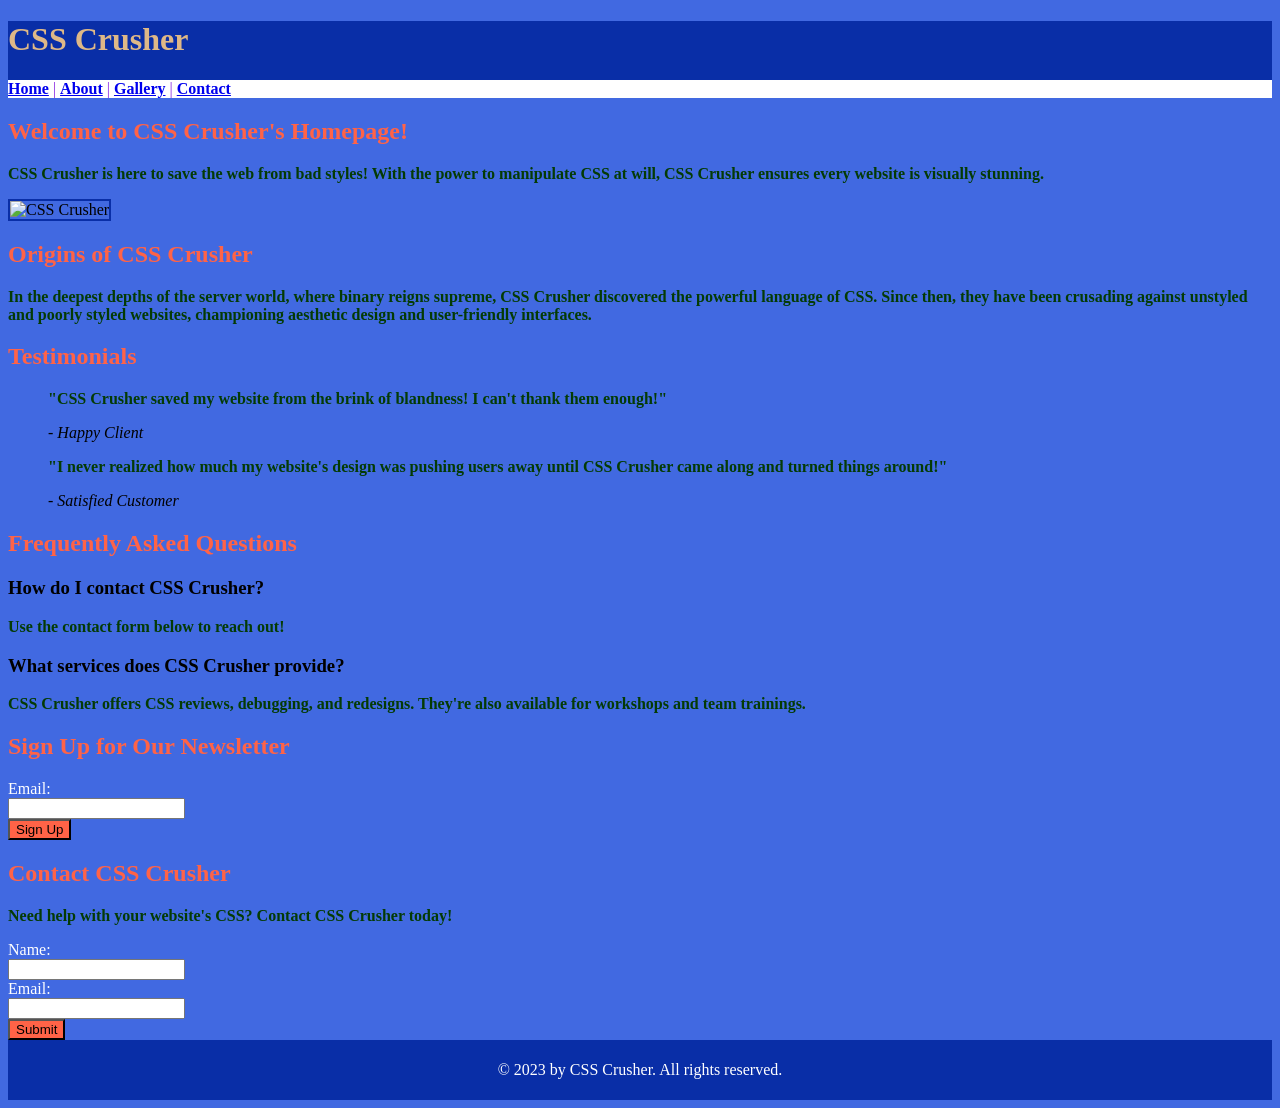
==== index.html @ f1797f5b "Update and rename index1.html to index.html" ====
<!DOCTYPE html>
<html>
<head>
  <title>CSS Crusher - Home</title>
   <link rel="stylesheet" type="text/css" href="Styles.css">
</head>
<body class="body-class">

  <header class="header-class">
    <h1 class="title-class">CSS Crusher</h1>
    <nav class="nav-class">
      <a href="#" class="nav-link-class">Home</a> |
      <a href="#" class="nav-link-class">About</a> |
      <a href="#" class="nav-link-class">Gallery</a> |
      <a href="#" class="nav-link-class">Contact</a>
    </nav>
  </header>

  <section class="hero-section-class">
    <h2 class="section-title-class">Welcome to CSS Crusher's Homepage!</h2>
    <p class="text-class">CSS Crusher is here to save the web from bad styles! With the power to manipulate CSS at will, CSS Crusher ensures every website is visually stunning.</p>
    <img src="https://media.istockphoto.com/id/1360219351/photo/female-superhero-in-suit-standing-on-rooftop-with-sparks-radiating-from-hands.jpg?s=1024x1024&w=is&k=20&c=zd_jNIPuRS_f5YhQb1Y8yCS39DUNI8YXLKuX61fwFPs=" alt="CSS Crusher" class="image-class">
  </section>

  <section class="origin-section-class">
    <h2 class="section-title-class">Origins of CSS Crusher</h2>
    <p class="text-class">In the deepest depths of the server world, where binary reigns supreme, CSS Crusher discovered the powerful language of CSS. Since then, they have been crusading against unstyled and poorly styled websites, championing aesthetic design and user-friendly interfaces.</p>
  </section>

  <section class="testimonial-section-class">
    <h2 class="section-title-class">Testimonials</h2>
    <blockquote class="blockquote-class">
      <p class="text-class">"CSS Crusher saved my website from the brink of blandness! I can't thank them enough!"</p>
      <cite class="cite-class">- Happy Client</cite>
    </blockquote>
    <blockquote class="blockquote-class">
      <p class="text-class">"I never realized how much my website's design was pushing users away until CSS Crusher came along and turned things around!"</p>
      <cite class="cite-class">- Satisfied Customer</cite>
    </blockquote>
  </section>

  <section class="faq-section-class">
    <h2 class="section-title-class">Frequently Asked Questions</h2>
    <div class="faq-class">
      <h3 class="faq-question-class">How do I contact CSS Crusher?</h3>
      <p class="text-class">Use the contact form below to reach out!</p>
    </div>
    <div class="faq-class">
      <h3 class="faq-question-class">What services does CSS Crusher provide?</h3>
      <p class="text-class">CSS Crusher offers CSS reviews, debugging, and redesigns. They're also available for workshops and team trainings.</p>
    </div>
  </section>

  <section class="newsletter-section-class">
    <h2 class="section-title-class">Sign Up for Our Newsletter</h2>
    <form class="form-class">
      <label for="newsletter-email" class="label-class">Email:</label><br>
      <input type="email" id="newsletter-email" name="newsletter-email" class="input-class"><br>
      <input type="submit" value="Sign Up" class="button-class">
    </form>
  </section>

  <section class="contact-section-class">
    <h2 class="section-title-class">Contact CSS Crusher</h2>
    <p class="text-class">Need help with your website's CSS? Contact CSS Crusher today!</p>
    <form class="form-class">
      <label for="name" class="label-class">Name:</label><br>
      <input type="text" id="name" name="name" class="input-class"><br>
      <label for="email" class="label-class">Email:</label><br>
      <input type="email" id="email" name="email" class="input-class"><br>
      <input type="submit" value="Submit" class="button-class">
    </form>
  </section>

  <footer class="footer-class">
    <p>© 2023 by CSS Crusher. All rights reserved.</p>
  </footer>

</body>
</html>
---- Styles.css ----
.body-class {
    background-color: royalblue;
}

.header-class {
    background-color: rgb(9, 46, 167);
    color: sandybrown;
}
.nav-class {
    background-color: white;
    color: blueviolet;
}
.nav-class a {
    font-weight: bold;
}
.title-class {
    color: burlywood;
}
.section-title-class {
    color: tomato;
}
.text-class {
    color: rgb(4, 59, 4);
    font-weight: bolder;
}
.image-class {
    border: 2px solid rgb(9, 46, 167);
}
.form-class {
    color:white;
   }
.button-class {
    background-color: tomato;
}
.footer-class {
    background-color:rgb(9, 46, 167);
    padding: 5px;
    text-align: center;
    color: white;
}
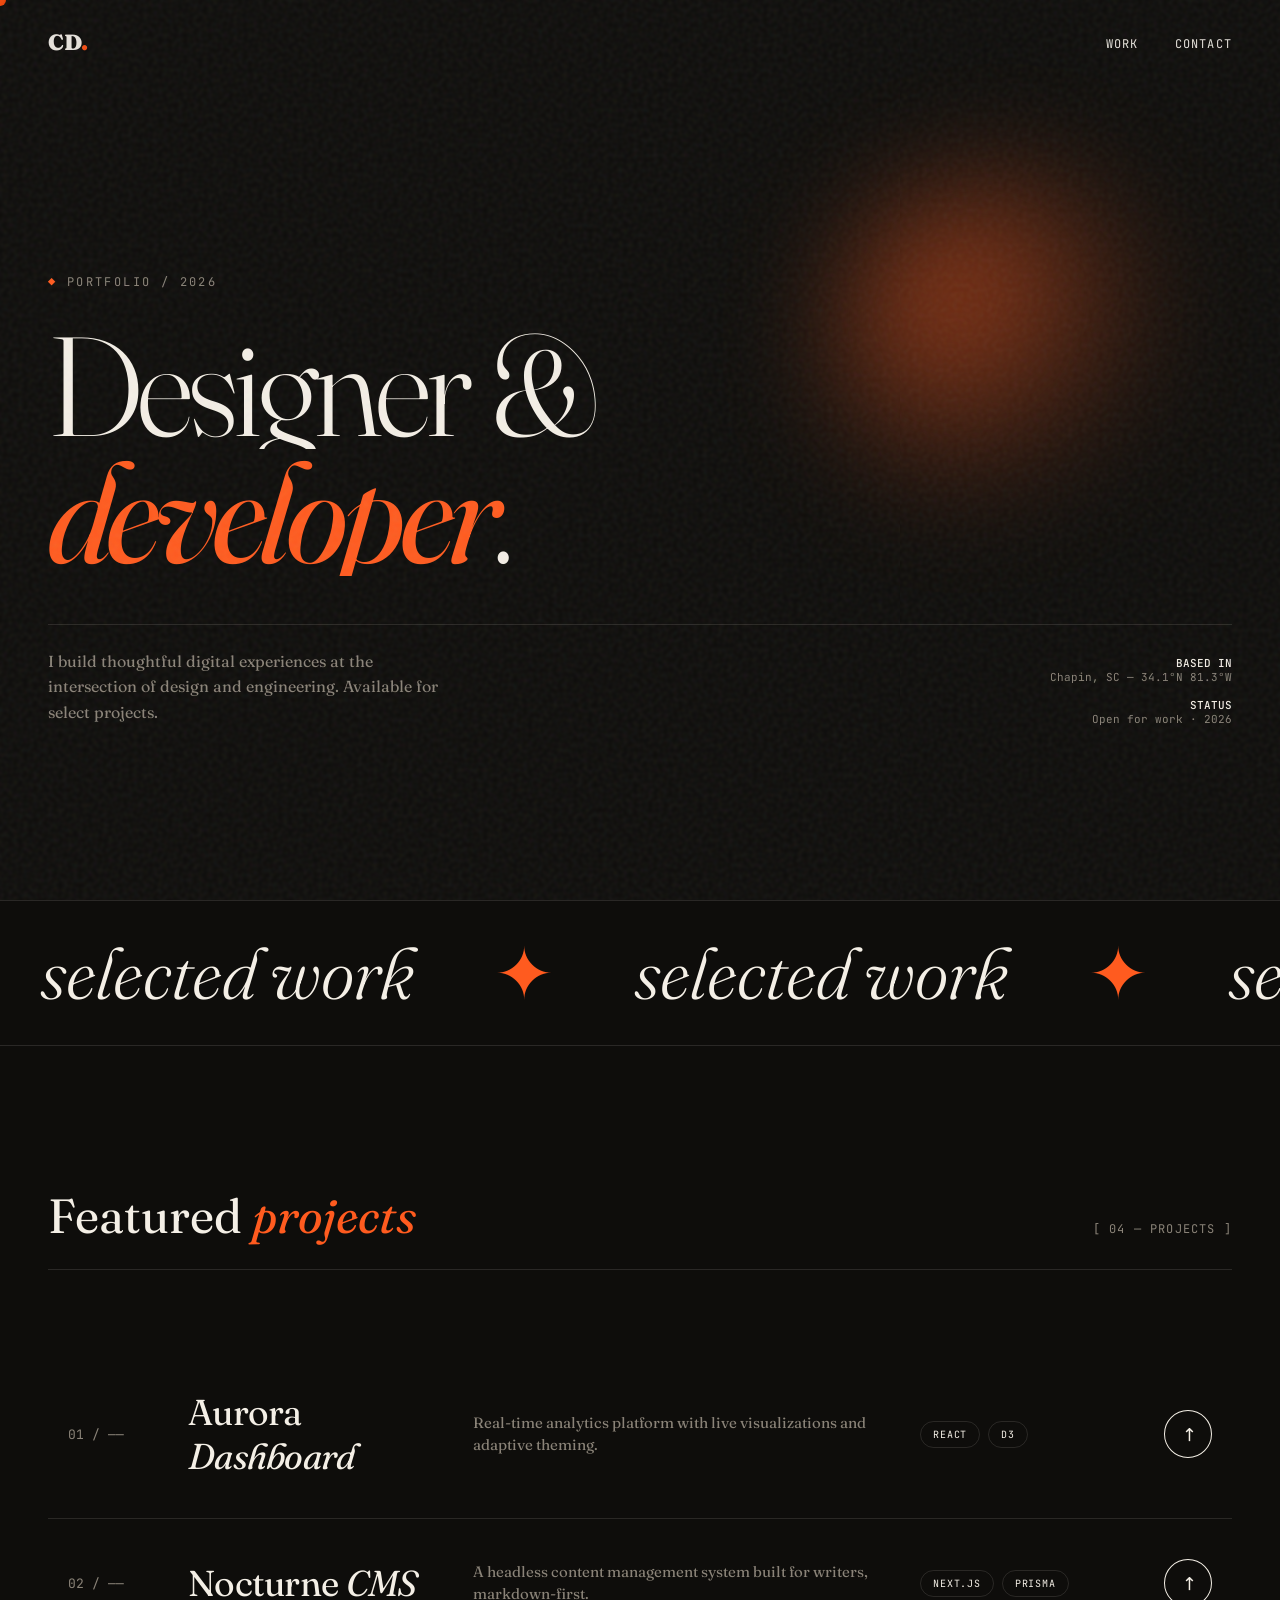
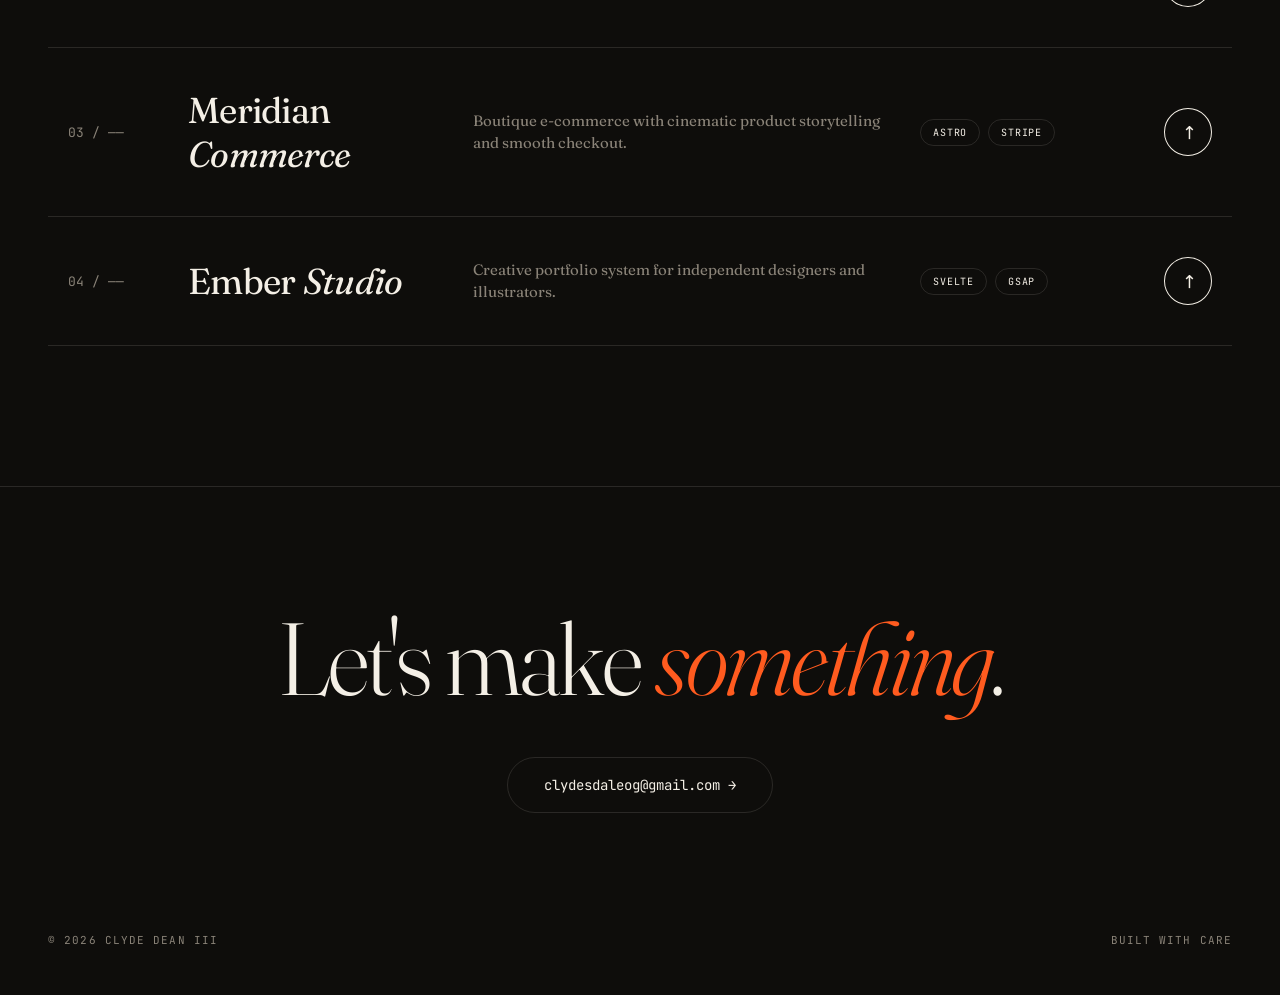
==== commit 75cfa409: "Rename html to index.html" ====
--- a/index.html
+++ b/index.html
@@ -1,80 +1,421 @@
-<!DOCTYPE html>
-<html>
-<head>
-  <title>CSS Crusher - Home</title>
-   <link rel="stylesheet" type="text/css" href="Styles.css">
-</head>
-<body class="body-class">
-
-  <header class="header-class">
-    <h1 class="title-class">CSS Crusher</h1>
-    <nav class="nav-class">
-      <a href="#" class="nav-link-class">Home</a> |
-      <a href="#" class="nav-link-class">About</a> |
-      <a href="#" class="nav-link-class">Gallery</a> |
-      <a href="#" class="nav-link-class">Contact</a>
-    </nav>
-  </header>
-
-  <section class="hero-section-class">
-    <h2 class="section-title-class">Welcome to CSS Crusher's Homepage!</h2>
-    <p class="text-class">CSS Crusher is here to save the web from bad styles! With the power to manipulate CSS at will, CSS Crusher ensures every website is visually stunning.</p>
-    <img src="https://media.istockphoto.com/id/1360219351/photo/female-superhero-in-suit-standing-on-rooftop-with-sparks-radiating-from-hands.jpg?s=1024x1024&w=is&k=20&c=zd_jNIPuRS_f5YhQb1Y8yCS39DUNI8YXLKuX61fwFPs=" alt="CSS Crusher" class="image-class">
-  </section>
-
-  <section class="origin-section-class">
-    <h2 class="section-title-class">Origins of CSS Crusher</h2>
-    <p class="text-class">In the deepest depths of the server world, where binary reigns supreme, CSS Crusher discovered the powerful language of CSS. Since then, they have been crusading against unstyled and poorly styled websites, championing aesthetic design and user-friendly interfaces.</p>
-  </section>
-
-  <section class="testimonial-section-class">
-    <h2 class="section-title-class">Testimonials</h2>
-    <blockquote class="blockquote-class">
-      <p class="text-class">"CSS Crusher saved my website from the brink of blandness! I can't thank them enough!"</p>
-      <cite class="cite-class">- Happy Client</cite>
-    </blockquote>
-    <blockquote class="blockquote-class">
-      <p class="text-class">"I never realized how much my website's design was pushing users away until CSS Crusher came along and turned things around!"</p>
-      <cite class="cite-class">- Satisfied Customer</cite>
-    </blockquote>
-  </section>
-
-  <section class="faq-section-class">
-    <h2 class="section-title-class">Frequently Asked Questions</h2>
-    <div class="faq-class">
-      <h3 class="faq-question-class">How do I contact CSS Crusher?</h3>
-      <p class="text-class">Use the contact form below to reach out!</p>
-    </div>
-    <div class="faq-class">
-      <h3 class="faq-question-class">What services does CSS Crusher provide?</h3>
-      <p class="text-class">CSS Crusher offers CSS reviews, debugging, and redesigns. They're also available for workshops and team trainings.</p>
-    </div>
-  </section>
-
-  <section class="newsletter-section-class">
-    <h2 class="section-title-class">Sign Up for Our Newsletter</h2>
-    <form class="form-class">
-      <label for="newsletter-email" class="label-class">Email:</label><br>
-      <input type="email" id="newsletter-email" name="newsletter-email" class="input-class"><br>
-      <input type="submit" value="Sign Up" class="button-class">
-    </form>
-  </section>
-
-  <section class="contact-section-class">
-    <h2 class="section-title-class">Contact CSS Crusher</h2>
-    <p class="text-class">Need help with your website's CSS? Contact CSS Crusher today!</p>
-    <form class="form-class">
-      <label for="name" class="label-class">Name:</label><br>
-      <input type="text" id="name" name="name" class="input-class"><br>
-      <label for="email" class="label-class">Email:</label><br>
-      <input type="email" id="email" name="email" class="input-class"><br>
-      <input type="submit" value="Submit" class="button-class">
-    </form>
-  </section>
-
-  <footer class="footer-class">
-    <p>© 2023 by CSS Crusher. All rights reserved.</p>
-  </footer>
-
-</body>
-</html>
+<!DOCTYPE html>
+<html lang="en">
+<head>
+<meta charset="UTF-8" />
+<meta name="viewport" content="width=device-width, initial-scale=1.0"/>
+<title>Clyde Dean III — Portfolio</title>
+<link href="https://fonts.googleapis.com/css2?family=Fraunces:opsz,wght@9..144,300;9..144,400;9..144,600;9..144,900&family=JetBrains+Mono:wght@400;500&display=swap" rel="stylesheet">
+<style>
+  :root {
+    --bg: #0e0d0b;
+    --ink: #f4efe6;
+    --dim: #8a8378;
+    --accent: #ff5b1f;
+    --accent-2: #e8d5a2;
+    --line: rgba(244, 239, 230, 0.12);
+  }
+  * { margin: 0; padding: 0; box-sizing: border-box; }
+  html { scroll-behavior: smooth; }
+  body {
+    background: var(--bg);
+    color: var(--ink);
+    font-family: 'Fraunces', serif;
+    overflow-x: hidden;
+    cursor: none;
+  }
+  body::before {
+    content: "";
+    position: fixed;
+    inset: 0;
+    pointer-events: none;
+    z-index: 100;
+    opacity: 0.07;
+    background-image: url("data:image/svg+xml,%3Csvg viewBox='0 0 200 200' xmlns='http://www.w3.org/2000/svg'%3E%3Cfilter id='n'%3E%3CfeTurbulence type='fractalNoise' baseFrequency='0.9'/%3E%3C/filter%3E%3Crect width='100%25' height='100%25' filter='url(%23n)'/%3E%3C/svg%3E");
+  }
+  .cursor {
+    position: fixed;
+    width: 12px; height: 12px;
+    border-radius: 50%;
+    background: var(--accent);
+    pointer-events: none;
+    z-index: 9999;
+    mix-blend-mode: difference;
+    transition: width 0.3s, height 0.3s;
+    transform: translate(-50%, -50%);
+  }
+  .cursor.big { width: 56px; height: 56px; background: var(--accent-2); }
+  @media (max-width: 768px) { .cursor { display: none; } body { cursor: auto; } }
+
+  nav {
+    position: fixed;
+    top: 0; left: 0; right: 0;
+    padding: 28px 48px;
+    display: flex;
+    justify-content: space-between;
+    align-items: center;
+    z-index: 50;
+    mix-blend-mode: difference;
+  }
+  nav .logo { font-weight: 900; font-size: 22px; letter-spacing: -0.02em; }
+  nav .logo span { color: var(--accent); }
+  nav ul { display: flex; gap: 36px; list-style: none; }
+  nav a {
+    color: var(--ink);
+    text-decoration: none;
+    font-family: 'JetBrains Mono', monospace;
+    font-size: 12px;
+    text-transform: uppercase;
+    letter-spacing: 0.1em;
+    position: relative;
+  }
+  nav a::after {
+    content: "";
+    position: absolute;
+    left: 0; bottom: -4px;
+    width: 0; height: 1px;
+    background: var(--accent);
+    transition: width 0.4s ease;
+  }
+  nav a:hover::after { width: 100%; }
+
+  .hero {
+    min-height: 100vh;
+    padding: 180px 48px 80px;
+    position: relative;
+    display: flex;
+    flex-direction: column;
+    justify-content: center;
+  }
+  .hero .label {
+    font-family: 'JetBrains Mono', monospace;
+    font-size: 12px;
+    color: var(--dim);
+    text-transform: uppercase;
+    letter-spacing: 0.2em;
+    margin-bottom: 32px;
+    opacity: 0;
+    animation: fadeUp 1s 0.2s forwards;
+  }
+  .hero .label::before { content: "◆ "; color: var(--accent); }
+  .hero h1 {
+    font-size: clamp(60px, 11vw, 180px);
+    font-weight: 300;
+    line-height: 0.9;
+    letter-spacing: -0.04em;
+    margin-bottom: 48px;
+  }
+  .hero h1 .line { display: block; overflow: hidden; }
+  .hero h1 .line span {
+    display: inline-block;
+    transform: translateY(110%);
+    animation: rise 1.2s cubic-bezier(0.22, 1, 0.36, 1) forwards;
+  }
+  .hero h1 .line:nth-child(1) span { animation-delay: 0.3s; }
+  .hero h1 .line:nth-child(2) span { animation-delay: 0.45s; }
+  .hero h1 .italic { font-style: italic; font-weight: 400; color: var(--accent); }
+  .hero .meta {
+    display: flex;
+    justify-content: space-between;
+    align-items: flex-end;
+    border-top: 1px solid var(--line);
+    padding-top: 24px;
+    max-width: 1200px;
+    opacity: 0;
+    animation: fadeUp 1s 1s forwards;
+  }
+  .hero .meta p { max-width: 400px; color: var(--dim); font-size: 16px; line-height: 1.6; }
+  .hero .meta .coords {
+    font-family: 'JetBrains Mono', monospace;
+    font-size: 11px;
+    color: var(--dim);
+    text-align: right;
+  }
+  .hero .meta .coords strong { color: var(--ink); display: block; font-weight: 500; }
+
+  .orb {
+    position: absolute;
+    top: 20%;
+    right: 8%;
+    width: 340px;
+    height: 340px;
+    border-radius: 50%;
+    background: radial-gradient(circle at 30% 30%, var(--accent), transparent 70%);
+    filter: blur(60px);
+    opacity: 0.6;
+    animation: float 8s ease-in-out infinite;
+    pointer-events: none;
+  }
+
+  .marquee {
+    border-top: 1px solid var(--line);
+    border-bottom: 1px solid var(--line);
+    padding: 28px 0;
+    overflow: hidden;
+    white-space: nowrap;
+  }
+  .marquee-track { display: inline-block; animation: scroll 30s linear infinite; }
+  .marquee span {
+    font-size: 72px;
+    font-weight: 300;
+    font-style: italic;
+    padding: 0 40px;
+    color: var(--ink);
+  }
+  .marquee span::after {
+    content: "✦";
+    color: var(--accent);
+    margin-left: 80px;
+    font-style: normal;
+  }
+
+  .work { padding: 140px 48px; }
+  .section-head {
+    display: flex;
+    justify-content: space-between;
+    align-items: baseline;
+    margin-bottom: 80px;
+    border-bottom: 1px solid var(--line);
+    padding-bottom: 24px;
+  }
+  .section-head h2 { font-size: 48px; font-weight: 400; }
+  .section-head h2 em { color: var(--accent); }
+  .section-head .count {
+    font-family: 'JetBrains Mono', monospace;
+    font-size: 12px;
+    color: var(--dim);
+    text-transform: uppercase;
+    letter-spacing: 0.1em;
+  }
+
+  .projects { display: flex; flex-direction: column; }
+  .project {
+    display: grid;
+    grid-template-columns: 80px 1.2fr 2fr 1fr auto;
+    gap: 40px;
+    padding: 40px 20px;
+    border-bottom: 1px solid var(--line);
+    align-items: center;
+    cursor: none;
+    position: relative;
+    text-decoration: none;
+    color: var(--ink);
+    overflow: hidden;
+    transition: color 0.5s ease;
+  }
+  .project::before {
+    content: "";
+    position: absolute;
+    inset: 0;
+    background: var(--accent);
+    transform: scaleY(0);
+    transform-origin: bottom;
+    transition: transform 0.5s cubic-bezier(0.22, 1, 0.36, 1);
+    z-index: 0;
+  }
+  .project > * { position: relative; z-index: 1; }
+  .project:hover::before { transform: scaleY(1); transform-origin: top; }
+  .project:hover { color: var(--bg); }
+  .project:hover .tag { border-color: var(--bg); }
+  .project:hover .num, .project:hover .desc { color: var(--bg); opacity: 0.85; }
+  .project:hover .arrow { transform: rotate(0deg); }
+
+  .project .num {
+    font-family: 'JetBrains Mono', monospace;
+    font-size: 13px;
+    color: var(--dim);
+  }
+  .project .title { font-size: 36px; font-weight: 400; letter-spacing: -0.02em; }
+  .project .title em { font-style: italic; }
+  .project .desc { font-size: 15px; line-height: 1.5; color: var(--dim); }
+  .project .tags { display: flex; gap: 8px; flex-wrap: wrap; }
+  .tag {
+    font-family: 'JetBrains Mono', monospace;
+    font-size: 10px;
+    text-transform: uppercase;
+    letter-spacing: 0.08em;
+    padding: 6px 12px;
+    border: 1px solid var(--line);
+    border-radius: 999px;
+    transition: border-color 0.3s;
+  }
+  .arrow {
+    width: 48px; height: 48px;
+    border-radius: 50%;
+    border: 1px solid currentColor;
+    display: flex;
+    align-items: center;
+    justify-content: center;
+    transform: rotate(-45deg);
+    transition: transform 0.4s ease;
+    flex-shrink: 0;
+    font-size: 18px;
+  }
+
+  footer {
+    padding: 120px 48px 48px;
+    border-top: 1px solid var(--line);
+    text-align: center;
+  }
+  footer h3 {
+    font-size: clamp(40px, 8vw, 120px);
+    font-weight: 300;
+    letter-spacing: -0.03em;
+    line-height: 1;
+    margin-bottom: 48px;
+  }
+  footer h3 em { font-style: italic; color: var(--accent); }
+  footer .mail {
+    display: inline-block;
+    font-family: 'JetBrains Mono', monospace;
+    font-size: 14px;
+    color: var(--ink);
+    text-decoration: none;
+    padding: 18px 36px;
+    border: 1px solid var(--line);
+    border-radius: 999px;
+    transition: all 0.4s;
+  }
+  footer .mail:hover { background: var(--accent); border-color: var(--accent); color: var(--bg); }
+  footer .bottom {
+    margin-top: 120px;
+    display: flex;
+    justify-content: space-between;
+    font-family: 'JetBrains Mono', monospace;
+    font-size: 11px;
+    color: var(--dim);
+    text-transform: uppercase;
+    letter-spacing: 0.1em;
+  }
+
+  @keyframes rise { to { transform: translateY(0); } }
+  @keyframes fadeUp { from { opacity: 0; transform: translateY(20px); } to { opacity: 1; transform: translateY(0); } }
+  @keyframes float {
+    0%, 100% { transform: translate(0,0) scale(1); }
+    50% { transform: translate(-40px, 30px) scale(1.1); }
+  }
+  @keyframes scroll { to { transform: translateX(-50%); } }
+
+  .reveal { opacity: 0; transform: translateY(40px); transition: all 1s cubic-bezier(0.22,1,0.36,1); }
+  .reveal.in { opacity: 1; transform: none; }
+
+  @media (max-width: 900px) {
+    nav { padding: 20px 24px; }
+    nav ul { gap: 20px; }
+    .hero, .work, footer { padding-left: 24px; padding-right: 24px; }
+    .project { grid-template-columns: 1fr; gap: 12px; padding: 32px 0; }
+    .project .arrow { display: none; }
+    .hero .meta { flex-direction: column; gap: 24px; align-items: flex-start; }
+    .hero .meta .coords { text-align: left; }
+    .orb { width: 200px; height: 200px; right: -50px; }
+    .section-head { flex-direction: column; gap: 12px; align-items: flex-start; }
+  }
+</style>
+</head>
+<body>
+
+<div class="cursor" id="cursor"></div>
+
+<nav>
+  <div class="logo">CD<span>.</span></div>
+  <ul>
+    <li><a href="#work">Work</a></li>
+    <li><a href="#contact">Contact</a></li>
+  </ul>
+</nav>
+
+<section class="hero">
+  <div class="orb"></div>
+  <div class="label">Portfolio / 2026</div>
+  <h1>
+    <span class="line"><span>Designer &amp;</span></span>
+    <span class="line"><span><em class="italic">developer</em>.</span></span>
+  </h1>
+  <div class="meta">
+    <p>I build thoughtful digital experiences at the intersection of design and engineering. Available for select projects.</p>
+    <div class="coords">
+      <strong>BASED IN</strong>
+      Chapin, SC — 34.1°N 81.3°W<br><br>
+      <strong>STATUS</strong>
+      Open for work · 2026
+    </div>
+  </div>
+</section>
+
+<div class="marquee">
+  <div class="marquee-track">
+    <span>selected work</span><span>selected work</span><span>selected work</span><span>selected work</span>
+  </div>
+</div>
+
+<section class="work" id="work">
+  <div class="section-head reveal">
+    <h2>Featured <em>projects</em></h2>
+    <div class="count">[ 04 — Projects ]</div>
+  </div>
+
+  <div class="projects">
+    <!-- To add a project, copy one <a class="project"> block and edit the fields -->
+    <a class="project reveal" href="#">
+      <div class="num">01 / ——</div>
+      <div class="title">Aurora <em>Dashboard</em></div>
+      <div class="desc">Real-time analytics platform with live visualizations and adaptive theming.</div>
+      <div class="tags"><span class="tag">React</span><span class="tag">D3</span></div>
+      <div class="arrow">↗</div>
+    </a>
+
+    <a class="project reveal" href="#">
+      <div class="num">02 / ——</div>
+      <div class="title">Nocturne <em>CMS</em></div>
+      <div class="desc">A headless content management system built for writers, markdown-first.</div>
+      <div class="tags"><span class="tag">Next.js</span><span class="tag">Prisma</span></div>
+      <div class="arrow">↗</div>
+    </a>
+
+    <a class="project reveal" href="#">
+      <div class="num">03 / ——</div>
+      <div class="title">Meridian <em>Commerce</em></div>
+      <div class="desc">Boutique e-commerce with cinematic product storytelling and smooth checkout.</div>
+      <div class="tags"><span class="tag">Astro</span><span class="tag">Stripe</span></div>
+      <div class="arrow">↗</div>
+    </a>
+
+    <a class="project reveal" href="#">
+      <div class="num">04 / ——</div>
+      <div class="title">Ember <em>Studio</em></div>
+      <div class="desc">Creative portfolio system for independent designers and illustrators.</div>
+      <div class="tags"><span class="tag">Svelte</span><span class="tag">GSAP</span></div>
+      <div class="arrow">↗</div>
+    </a>
+  </div>
+</section>
+
+<footer id="contact">
+  <h3 class="reveal">Let's make <em>something</em>.</h3>
+  <a class="mail" href="mailto:clydesdaleog@gmail.com">clydesdaleog@gmail.com →</a>
+  <div class="bottom">
+    <span>© 2026 Clyde Dean III</span>
+    <span>Built with care</span>
+  </div>
+</footer>
+
+<script>
+  const cursor = document.getElementById('cursor');
+  document.addEventListener('mousemove', e => {
+    cursor.style.left = e.clientX + 'px';
+    cursor.style.top = e.clientY + 'px';
+  });
+  document.querySelectorAll('a, .project').forEach(el => {
+    el.addEventListener('mouseenter', () => cursor.classList.add('big'));
+    el.addEventListener('mouseleave', () => cursor.classList.remove('big'));
+  });
+
+  const io = new IntersectionObserver((entries) => {
+    entries.forEach(e => { if (e.isIntersecting) e.target.classList.add('in'); });
+  }, { threshold: 0.15 });
+  document.querySelectorAll('.reveal').forEach(el => io.observe(el));
+
+  const track = document.querySelector('.marquee-track');
+  track.innerHTML += track.innerHTML;
+</script>
+</body>
+</html>
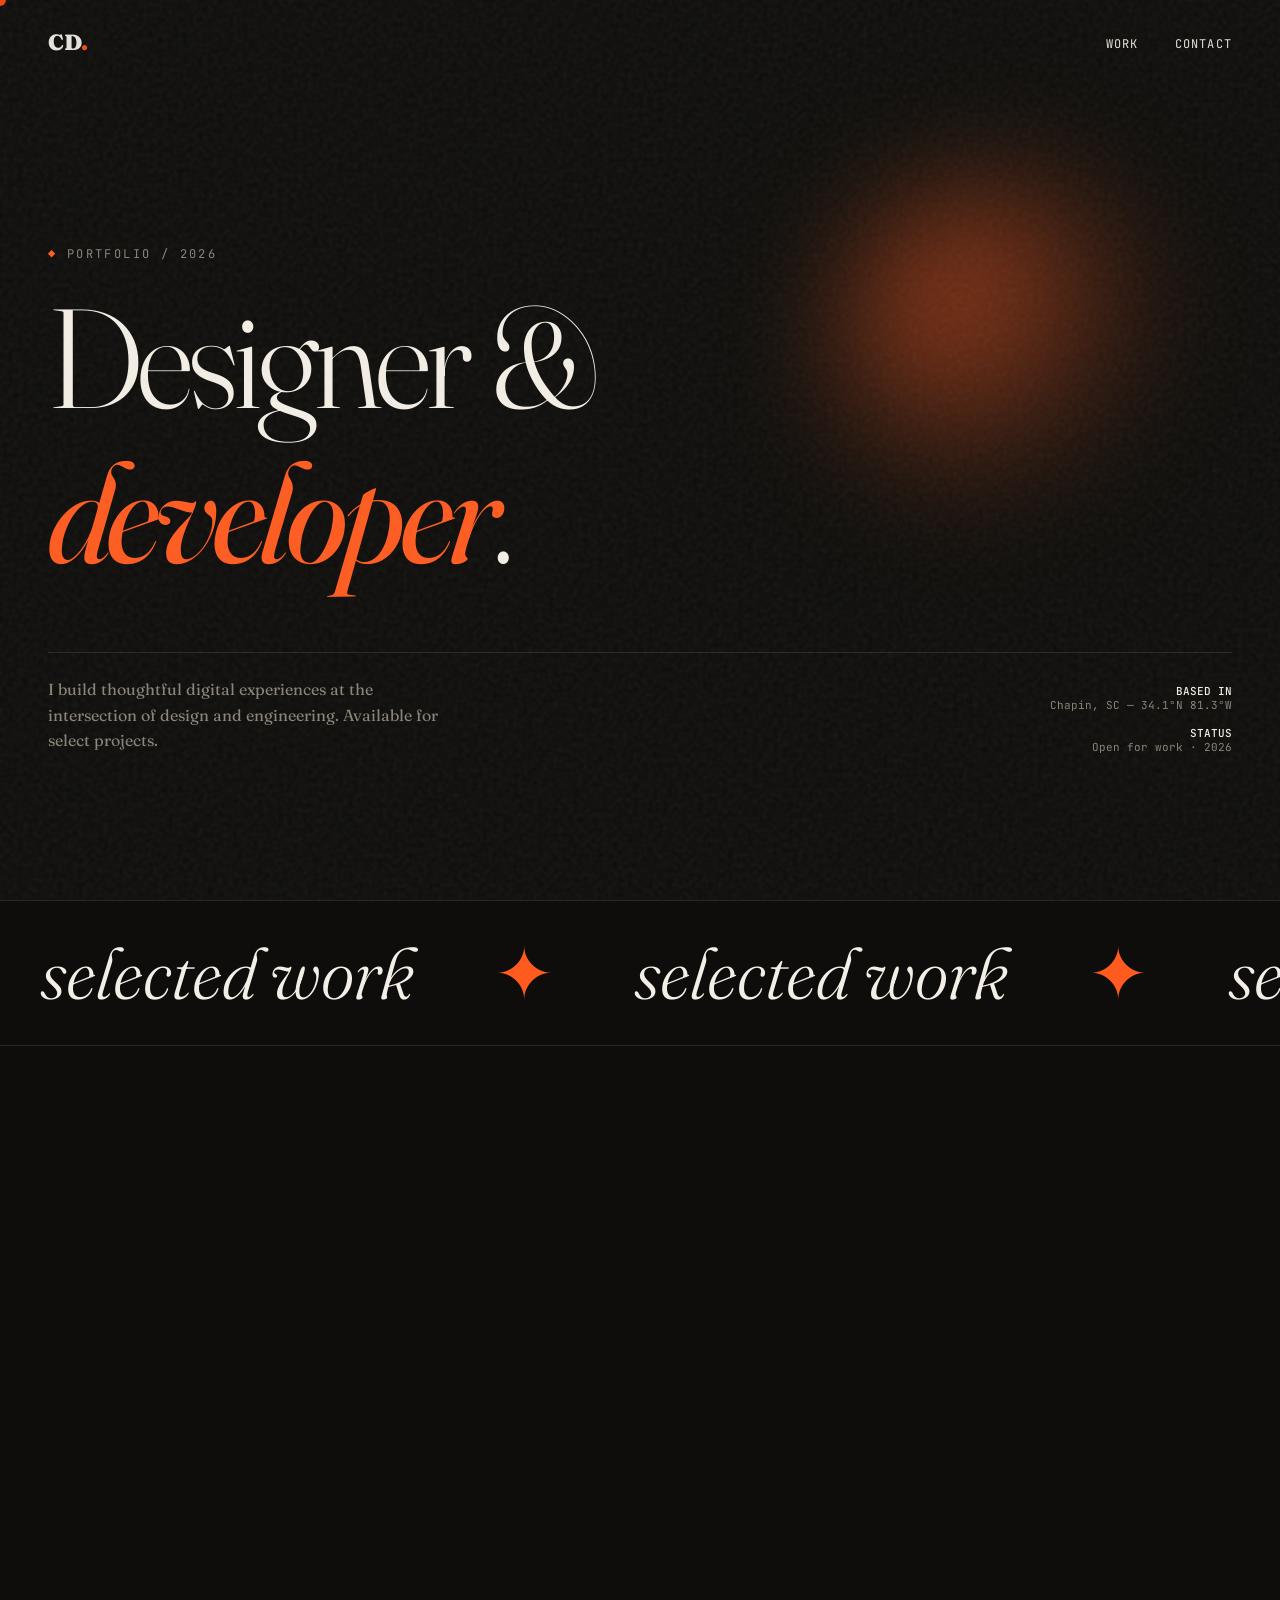
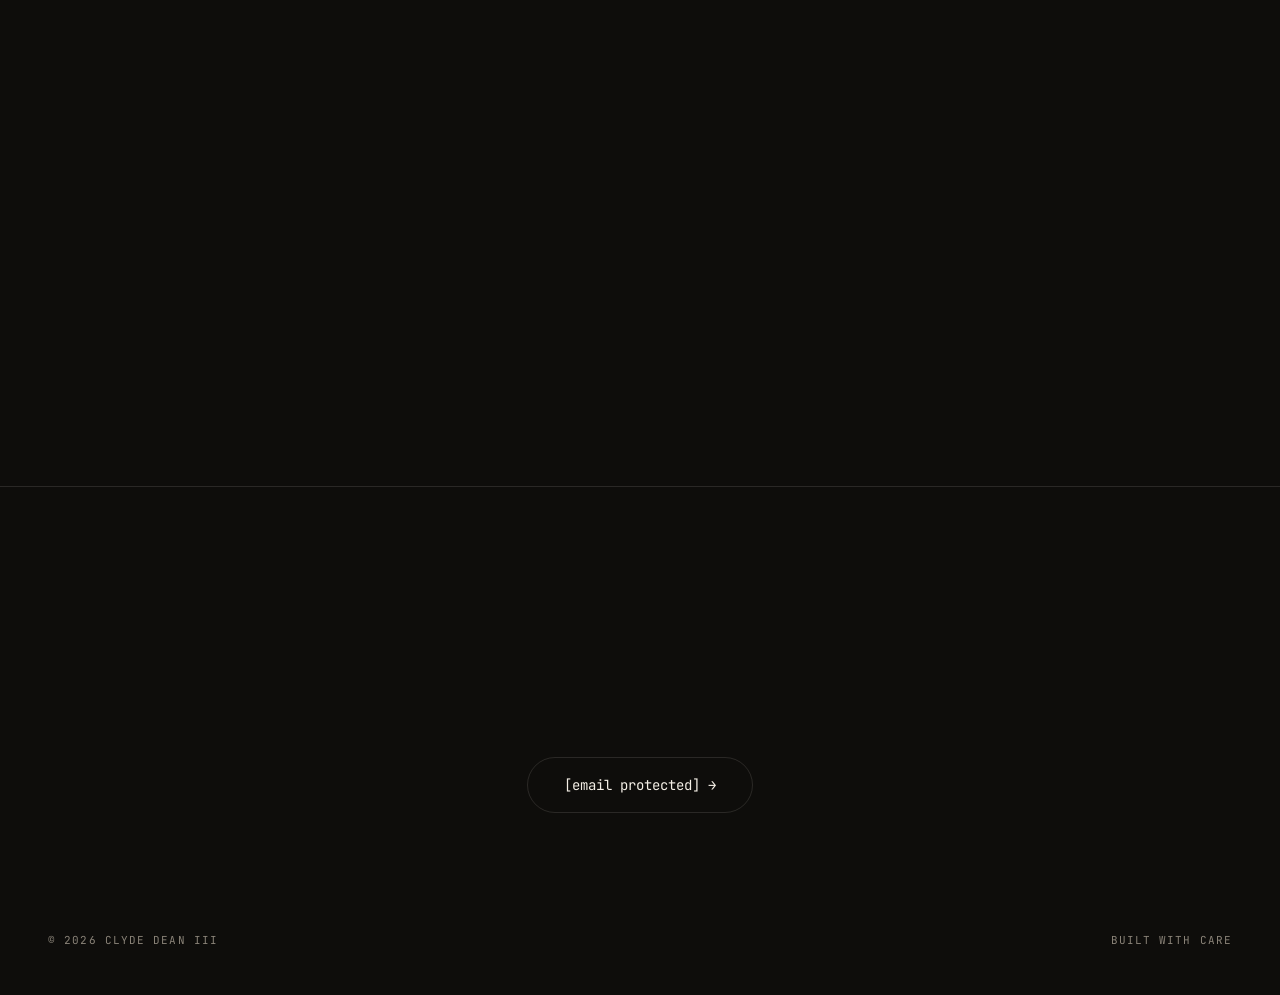
==== commit a68fa94c: "Update index.html Fixed the G in designer added some padding" ====
--- a/index.html
+++ b/index.html
@@ -104,7 +104,7 @@
     letter-spacing: -0.04em;
     margin-bottom: 48px;
   }
-  .hero h1 .line { display: block; overflow: hidden; }
+  .hero h1 .line { display: block; overflow: hidden; padding-bottom: 0.2em; }
   .hero h1 .line span {
     display: inline-block;
     transform: translateY(110%);
@@ -391,14 +391,14 @@
 
 <footer id="contact">
   <h3 class="reveal">Let's make <em>something</em>.</h3>
-  <a class="mail" href="mailto:clydesdaleog@gmail.com">clydesdaleog@gmail.com →</a>
+  <a class="mail" href="/cdn-cgi/l/email-protection#086b64716c6d7b6c69646d676f486f65696164266b6765"><span class="__cf_email__" data-cfemail="46252a3f22233522272a23292106212b272f2a6825292b">[email&#160;protected]</span> →</a>
   <div class="bottom">
     <span>© 2026 Clyde Dean III</span>
     <span>Built with care</span>
   </div>
 </footer>
 
-<script>
+<script data-cfasync="false" src="/cdn-cgi/scripts/5c5dd728/cloudflare-static/email-decode.min.js"></script><script>
   const cursor = document.getElementById('cursor');
   document.addEventListener('mousemove', e => {
     cursor.style.left = e.clientX + 'px';
@@ -410,12 +410,4 @@
   });
 
   const io = new IntersectionObserver((entries) => {
-    entries.forEach(e => { if (e.isIntersecting) e.target.classList.add('in'); });
-  }, { threshold: 0.15 });
-  document.querySelectorAll('.reveal').forEach(el => io.observe(el));
-
-  const track = document.querySelector('.marquee-track');
-  track.innerHTML += track.innerHTML;
-</script>
-</body>
-</html>
+    entries.forEach(e => { if (e.isIntersecting) e.tar
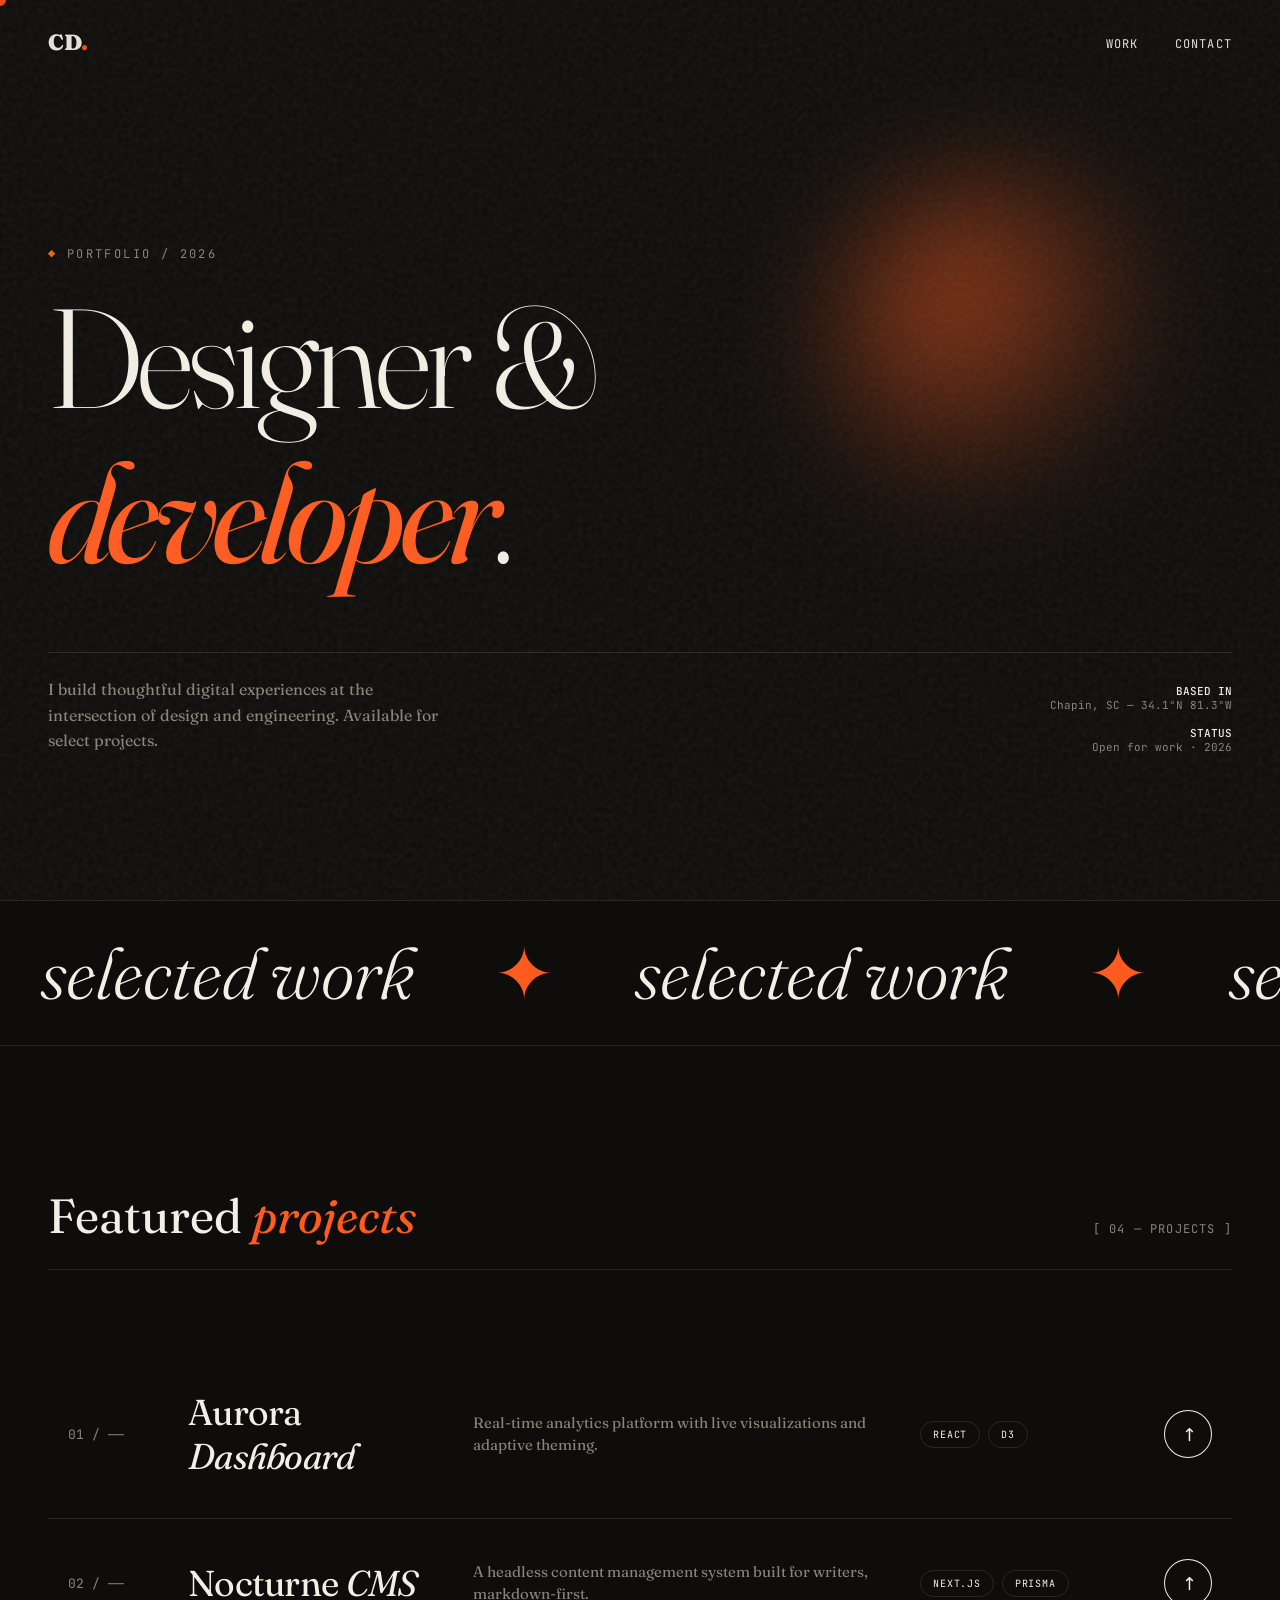
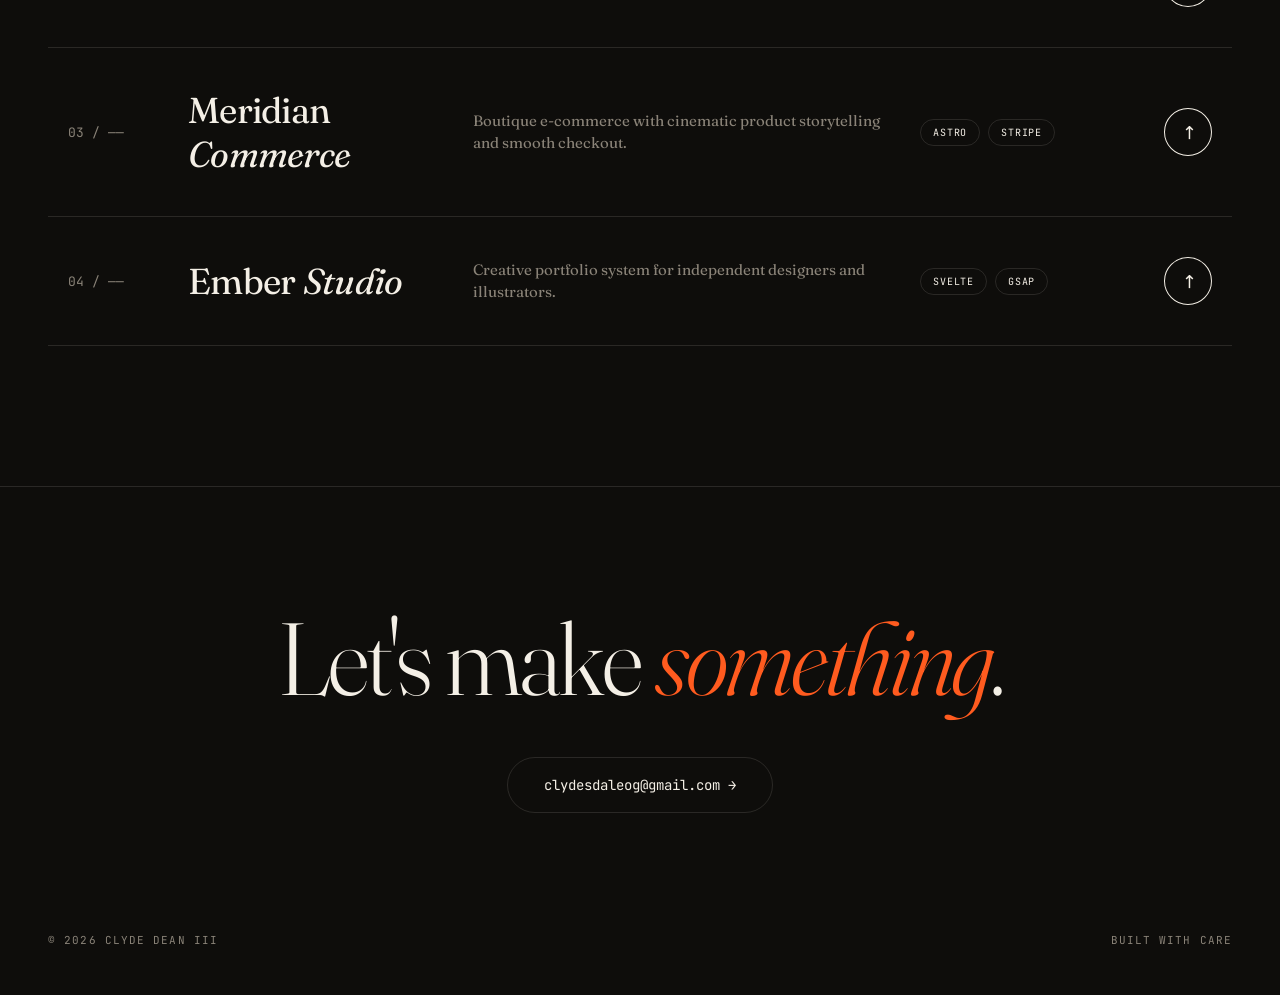
==== commit 5344e6c3: "Update index.html new code" ====
--- a/index.html
+++ b/index.html
@@ -391,14 +391,14 @@
 
 <footer id="contact">
   <h3 class="reveal">Let's make <em>something</em>.</h3>
-  <a class="mail" href="/cdn-cgi/l/email-protection#086b64716c6d7b6c69646d676f486f65696164266b6765"><span class="__cf_email__" data-cfemail="46252a3f22233522272a23292106212b272f2a6825292b">[email&#160;protected]</span> →</a>
+  <a class="mail" href="mailto:clydesdaleog@gmail.com">clydesdaleog@gmail.com →</a>
   <div class="bottom">
     <span>© 2026 Clyde Dean III</span>
     <span>Built with care</span>
   </div>
 </footer>
 
-<script data-cfasync="false" src="/cdn-cgi/scripts/5c5dd728/cloudflare-static/email-decode.min.js"></script><script>
+<script>
   const cursor = document.getElementById('cursor');
   document.addEventListener('mousemove', e => {
     cursor.style.left = e.clientX + 'px';
@@ -410,4 +410,12 @@
   });
 
   const io = new IntersectionObserver((entries) => {
-    entries.forEach(e => { if (e.isIntersecting) e.tar
+    entries.forEach(e => { if (e.isIntersecting) e.target.classList.add('in'); });
+  }, { threshold: 0.15 });
+  document.querySelectorAll('.reveal').forEach(el => io.observe(el));
+  setTimeout(() => document.querySelectorAll('.reveal').forEach(el => el.classList.add('in')), 1500);
+
+  const track = document.querySelector('.marquee-track');
+  track.innerHTML += track.innerHTML;
+</script>
+</body></html>
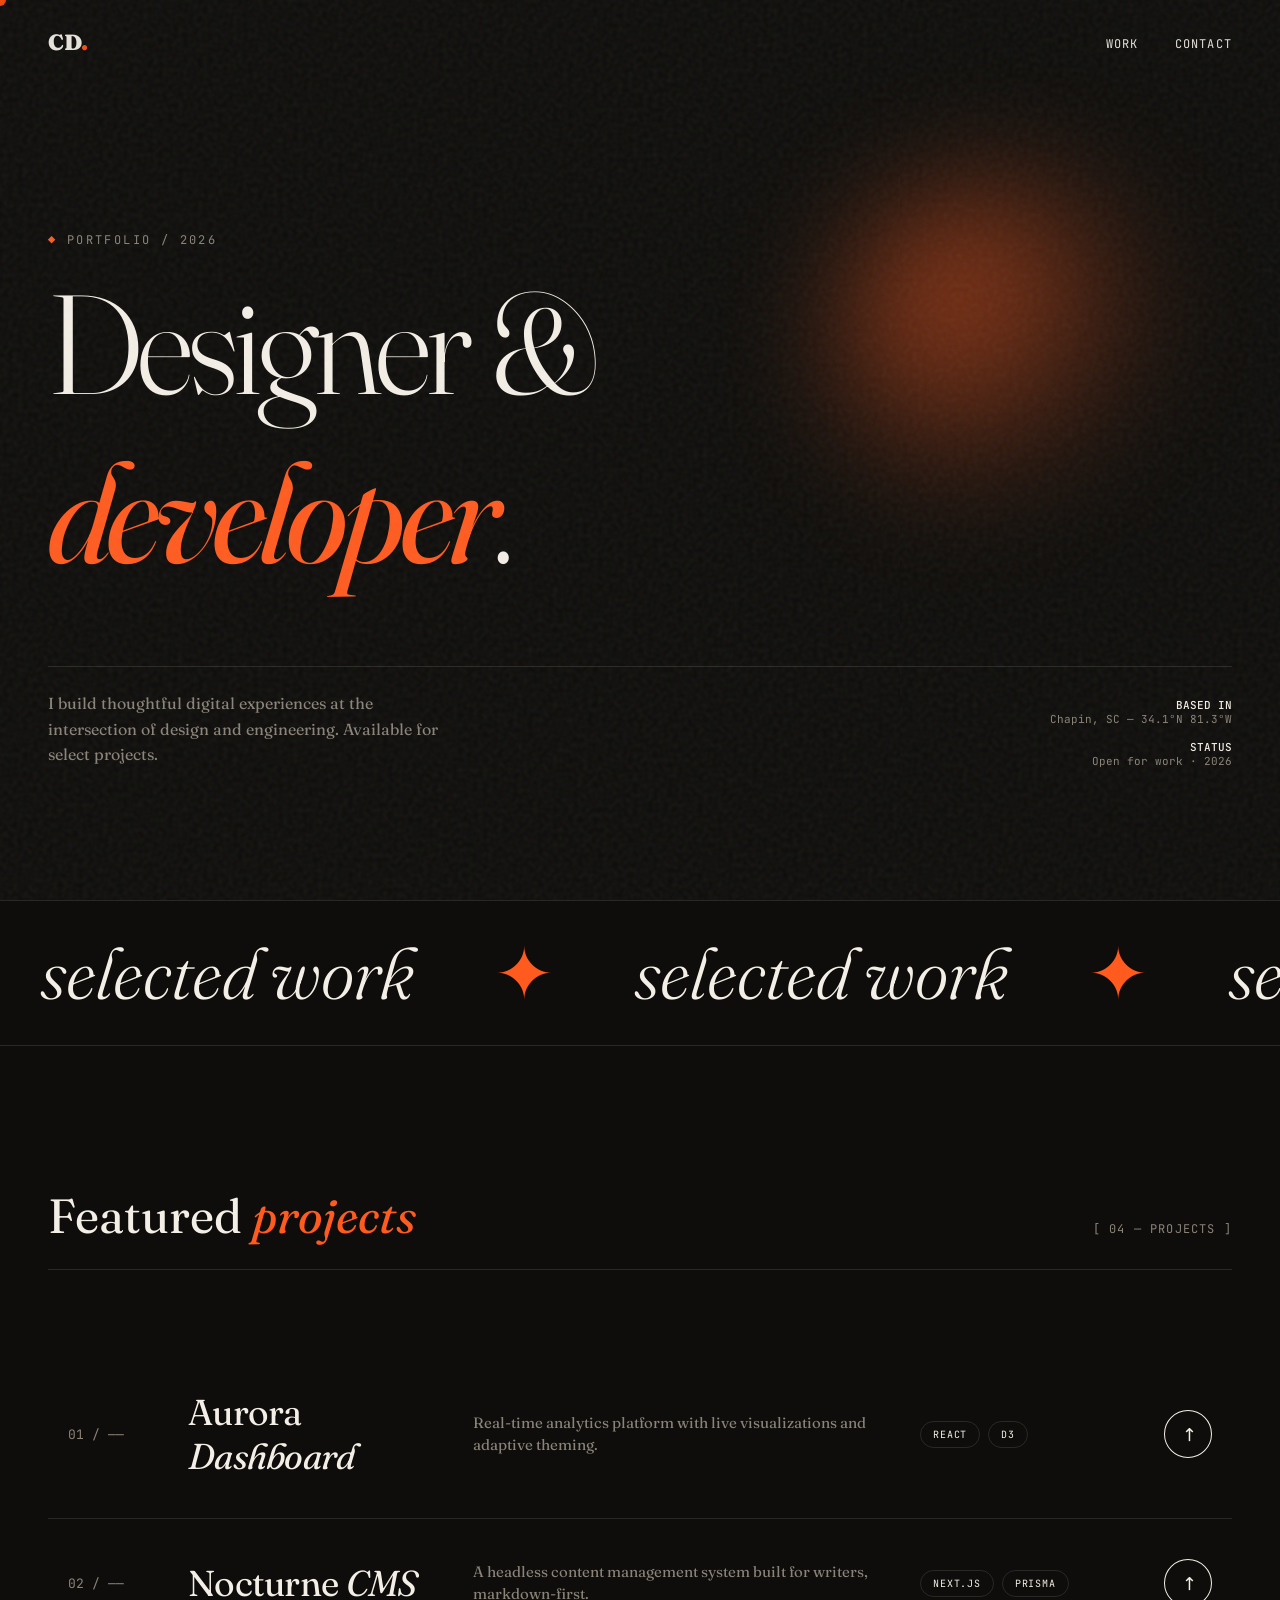
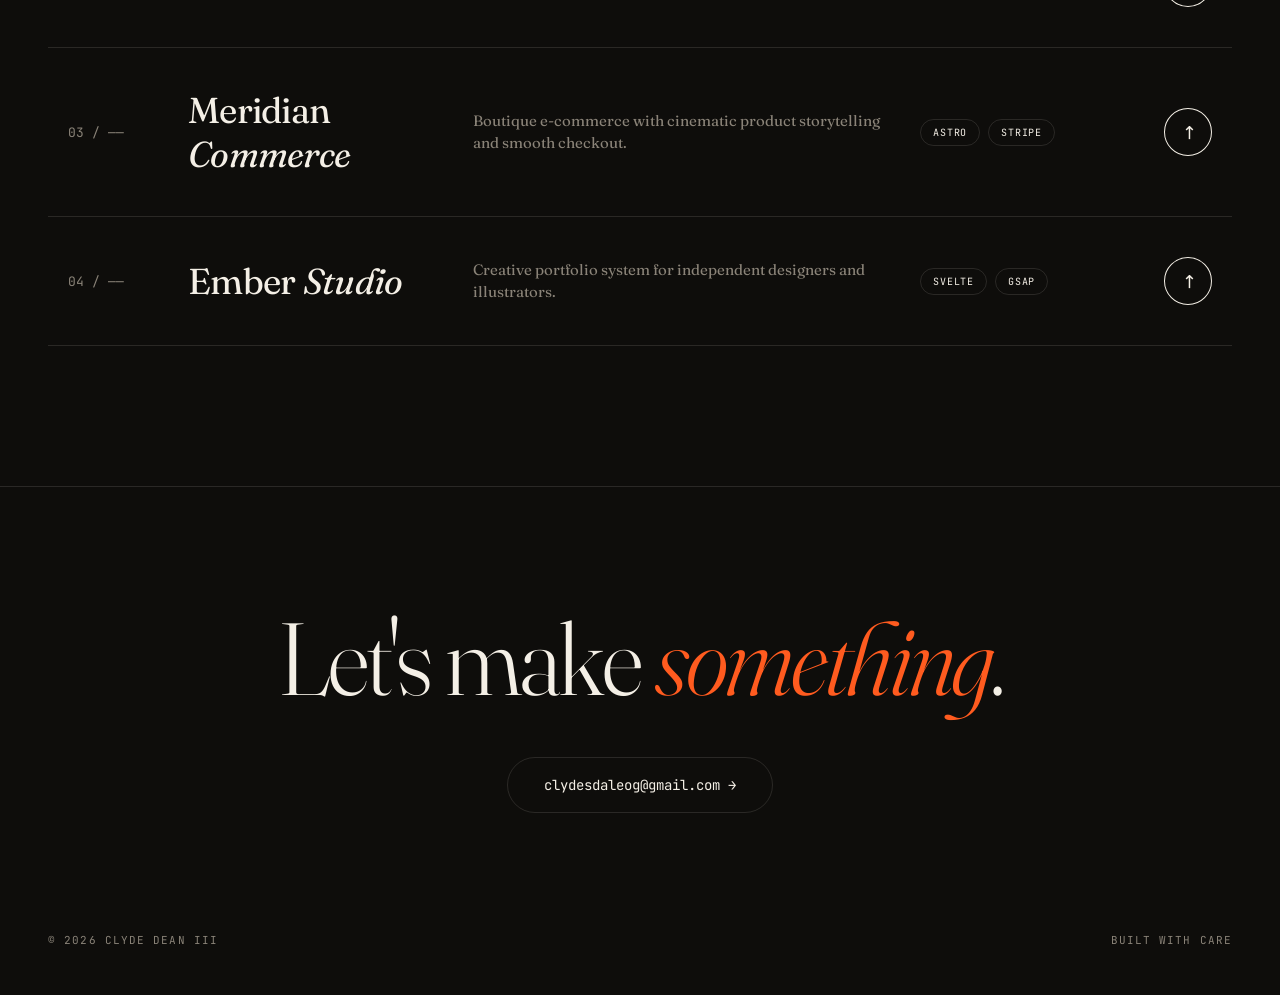
==== commit 2d833ba4: "Update index.html fixed the G" ====
--- a/index.html
+++ b/index.html
@@ -104,7 +104,7 @@
     letter-spacing: -0.04em;
     margin-bottom: 48px;
   }
-  .hero h1 .line { display: block; overflow: hidden; padding-bottom: 0.2em; }
+  .hero h1 .line { display: block; overflow: hidden; padding-bottom: 0.3em; }
   .hero h1 .line span {
     display: inline-block;
     transform: translateY(110%);
@@ -418,4 +418,5 @@
   const track = document.querySelector('.marquee-track');
   track.innerHTML += track.innerHTML;
 </script>
-</body></html>
+</body>
+</html>
